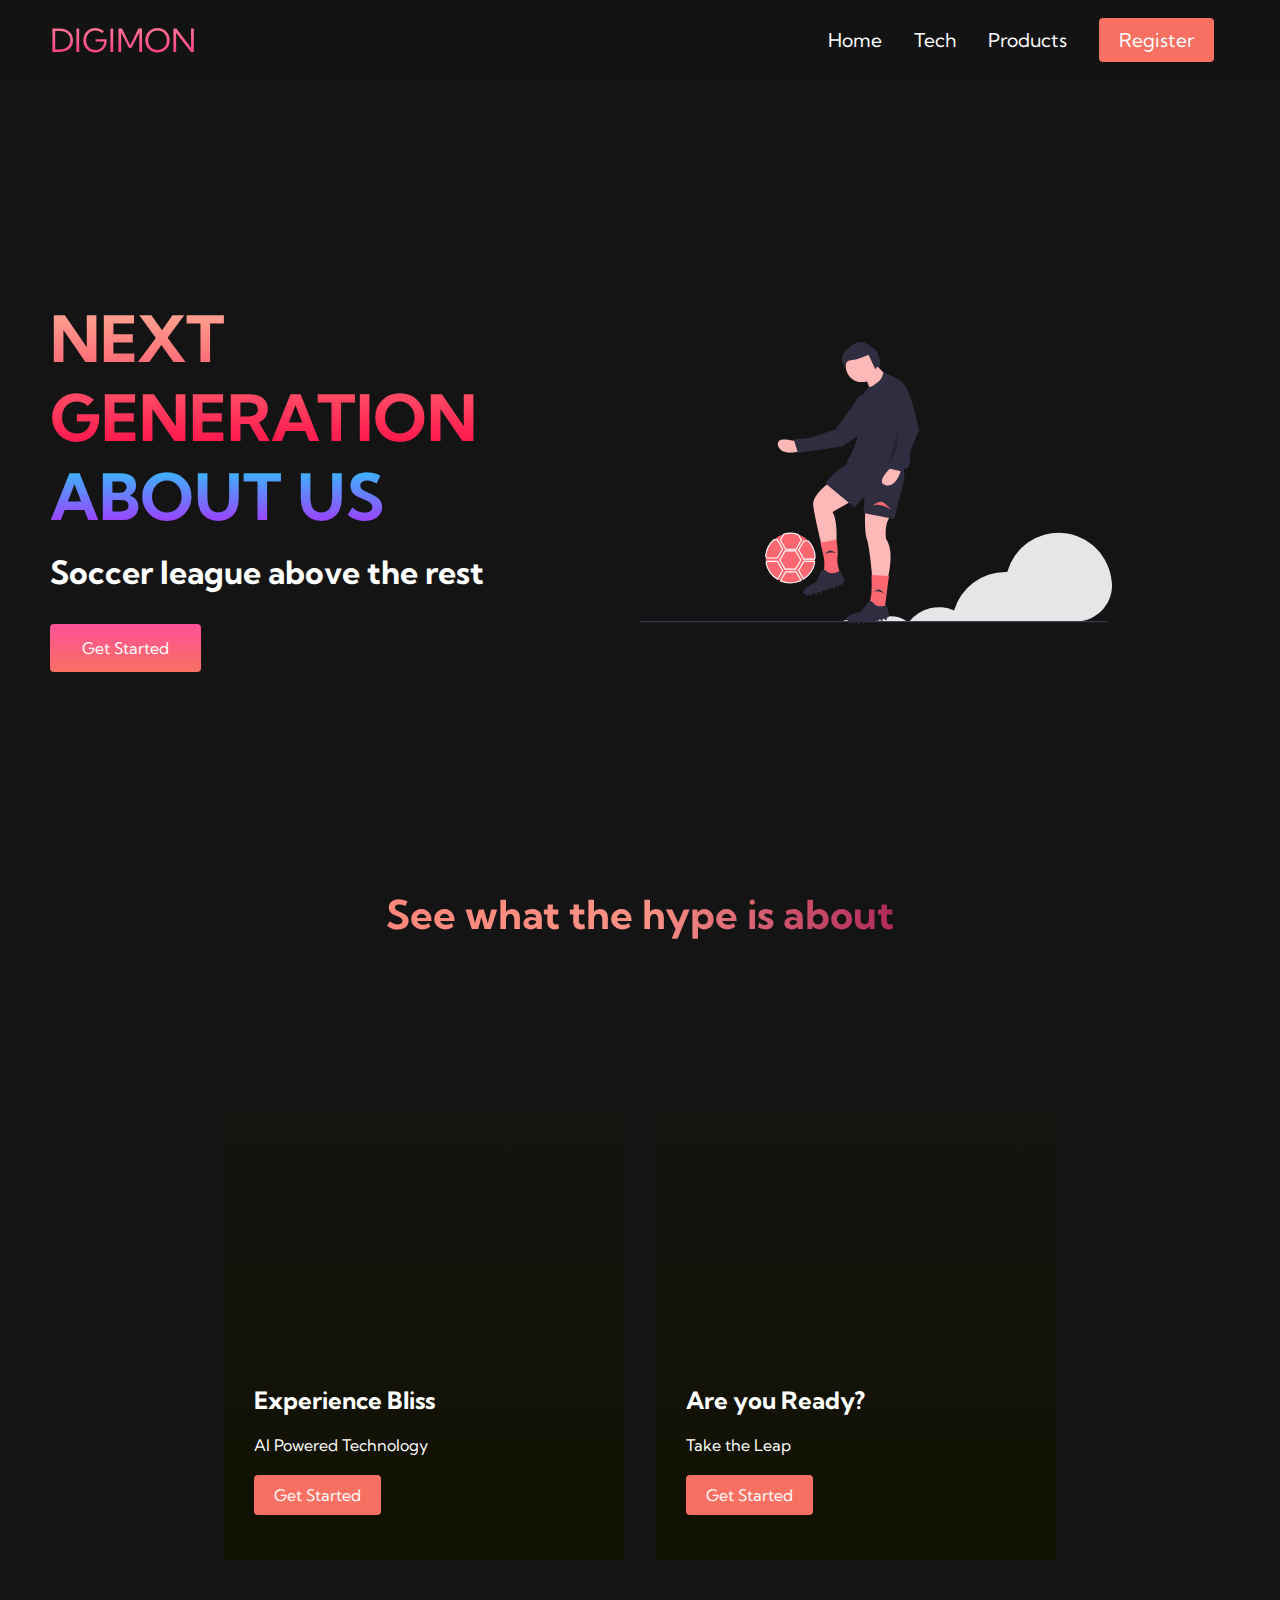
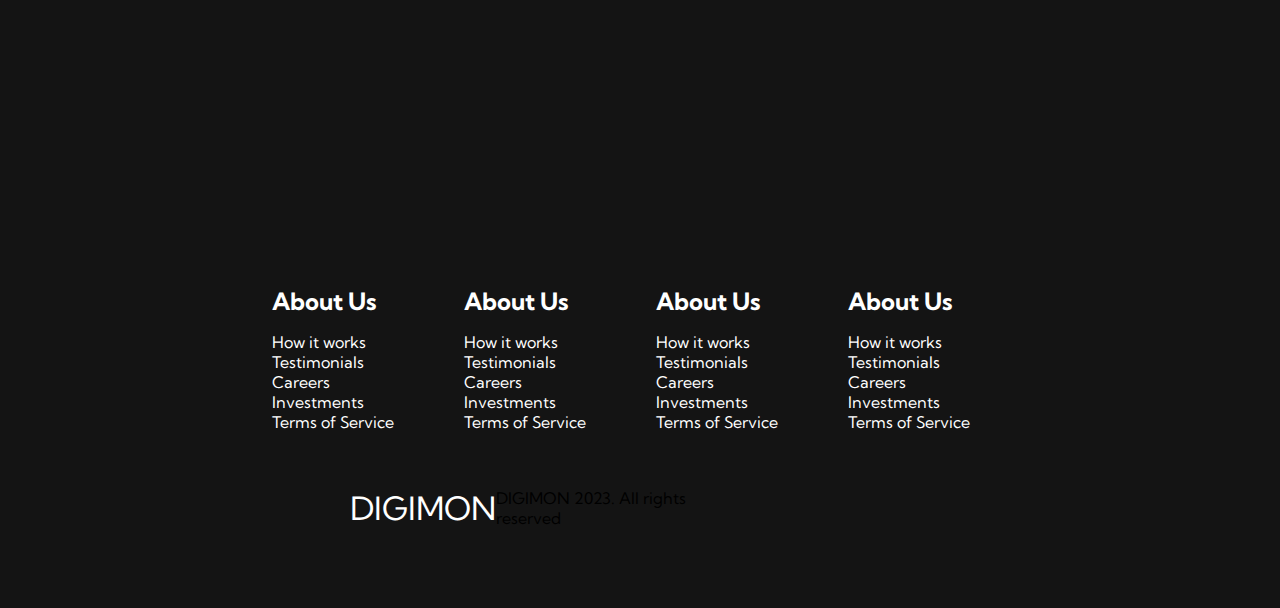
==== index.html @ 7f056cd0 "html css javascript code" ====
<!DOCTYPE html>
<html lang="en">
  <head>
    <meta charset="UTF-8" />
    <meta http-equiv="X-UA-Compatible" content="IE=edge" />
    <meta name="viewport" content="width=device-width, initial-scale=1.0" />
    <title>Digimon National Soccer Team</title>
    <link rel="stylesheet" href="styles.css" />
    <link
      rel="stylesheet"
      href="https://cdnjs.cloudflare.com/ajax/libs/font-awesome/6.4.0/css/all.min.css"
      integrity="sha512-iecdLmaskl7CVkqkXNQ/ZH/XLlvWZOJyj7Yy7tcenmpD1ypASozpmT/E0iPtmFIB46ZmdtAc9eNBvH0H/ZpiBw=="
      crossorigin="anonymous"
      referrerpolicy="no-referrer"
    />
    <link rel="preconnect" href="https://fonts.googleapis.com" />
    <link rel="preconnect" href="https://fonts.gstatic.com" crossorigin />
    <link
      href="https://fonts.googleapis.com/css2?family=Kumbh+Sans:wght@400;700&display=swap"
      rel="stylesheet"
    />
  </head>

  <body>
    <!-- Navbar Section -->
    <nav class="navbar">
      <div class="navbar__container">
        <a href="/" id="navbar__logo"
          ><i class="fa-solid fa-dragon"></i>DIGIMON</a
        >
        <div class="navbar__toggle" id="mobile-menu">
          <span class="bar"></span>
          <span class="bar"></span>
          <span class="bar"></span>
        </div>
        <ul class="navbar__menu">
          <li class="navbar__item">
            <a href="/" class="navbar__links">Home</a>
          </li>
          <li class="navbar__item">
            <a href="/tech.html" class="navbar__links">Tech</a>
          </li>
          <li class="navbar__item">
            <a href="/" class="navbar__links">Products</a>
          </li>
          <li class="navbar__btn">
            <a href="/" class="button">Register</a>
          </li>
        </ul>
      </div>
    </nav>

    <!-- Hero Section -->
    <div class="main">
      <div class="main__container">
        <div class="main__content">
          <h1>NEXT GENERATION</h1>
          <h2>ABOUT US</h2>
          <p>Soccer league above the rest</p>
          <button class="main__btn"><a href="/">Get Started</a></button>
        </div>
        <div class="main_img--container">
          <img src="images/pic1.svg" alt="pic" id="main__img" />
        </div>
      </div>
    </div>
    <!-- Services Section -->
    <div class="services">
      <h1>See what the hype is about</h1>
      <div class="services__container">
        <div class="services__card">
          <h2>Experience Bliss</h2>
          <p>AI Powered Technology</p>
          <button>Get Started</button>
        </div>
        <div class="services__card">
          <h2>Are you Ready?</h2>
          <p>Take the Leap</p>
          <button>Get Started</button>
        </div>
      </div>
    </div>
    <!-- Footer Section -->
    <div class="footer__container">
      <div class="footer__links">
        <div class="footer__link--wrapper">
          <div class="footer__link--items">
            <h2>About Us</h2>
            <a href="/">How it works</a>
            <a href="/">Testimonials</a>
            <a href="/">Careers</a>
            <a href="/">Investments</a>
            <a href="/">Terms of Service</a>
          </div>
          <div class="footer__link--items">
            <h2>About Us</h2>
            <a href="/">How it works</a>
            <a href="/">Testimonials</a>
            <a href="/">Careers</a>
            <a href="/">Investments</a>
            <a href="/">Terms of Service</a>
          </div>
        </div>
        <div class="footer__link--wrapper">
          <div class="footer__link--items">
            <h2>About Us</h2>
            <a href="/">How it works</a>
            <a href="/">Testimonials</a>
            <a href="/">Careers</a>
            <a href="/">Investments</a>
            <a href="/">Terms of Service</a>
          </div>
          <div class="footer__link--items">
            <h2>About Us</h2>
            <a href="/">How it works</a>
            <a href="/">Testimonials</a>
            <a href="/">Careers</a>
            <a href="/">Investments</a>
            <a href="/">Terms of Service</a>
          </div>
        </div>
      </div>
      <div class="social__media">
        <div class="social__media--wrap">
          <div class="footer__logo">
            <a href="/" id="footer__logo"
              ><i class="fas fa-dragon"></i>DIGIMON</a>
          </div>
          <p class="website__right">DIGIMON 2023. All rights reserved</p>
          <div class="social__icons">
           <a href="/" class="social__icon--link" target="_blank">
            <i class="fab fa-facebook"></i>
           </a>
            <a href="/" class="social__icon--link" target="_blank">
            <i class="fab fa-twitter"></i>
           </a>
            <a href="/" class="social__icon--link" target="_blank">
            <i class="fab fa-linkedin"></i>
           </a>
           <a href="/" class="social__icon--link" target="_blank">
            <i class="fab fa-youtube"></i>
           </a>
           
          </div>
        </div>
      </div>
    </div>
    <script src="app.js"></script>
  </body>
</html>
---- styles.css ----
* {
  box-sizing: border-box;
  margin: 0;
  padding: 0;
  font-family: "Kumbh Sans", sans-serif;
}

.navbar {
  background: #131313;
  height: 80px;
  display: flex;
  justify-content: center;
  align-items: center;
  font-size: 1.2rem;
  position: sticky;
  top: 0;
  z-index: 999;
}

.navbar__container {
  display: flex;
  justify-content: space-between;
  height: 80px;
  z-index: 1;
  width: 100%;
  max-width: 1300px;
  margin: 0 auto;
  padding: 0 50px;
}

#navbar__logo {
  background-color: #ff8177;
  background-image: linear-gradient(to top, #ff0884 0%, #ffb199 100%);
  background-size: 100%;
  background-size: 100%;
  -webkit-background-clip: text;
  -moz-bacground-clip: text;
  -webkit-text-fill-color: transparent;
  -moz-text-fill-color: transparent;
  display: flex;
  align-items: center;
  cursor: pointer;
  text-decoration: none;
  font-size: 2rem;
}

.fa-gem {
  margin-right: 0.5rem;
}

.navbar__menu {
  display: flex;
  align-items: center;
  list-style: none;
  text-align: center;
}

.navbar__item {
  height: 80px;
}

.navbar__links {
  color: #fff;
  display: flex;
  align-items: center;
  justify-content: center;
  text-decoration: none;
  padding: 0 1rem;
  height: 100%;
}

.navbar__btn {
  display: flex;
  justify-content: center;
  align-items: center;
  padding: 0 1rem;
  width: 100%;
}

.button {
  display: flex;
  justify-content: center;
  align-items: center;
  text-decoration: none;
  padding: 10px 20px;
  height: 100%;
  width: 100%;
  border: none;
  outline: none;
  border-radius: 4px;
  background: #f77062;
  color: #fff;
}

.button:hover {
  background: #4837ff;
  transition: all 0.3s ease;
}

.navbar__links:hover {
  color: #f77062;
  transition: all 0.3s ease;
}

@media screen and (max-width: 960px) {
  .navbar__container {
    display: flex;
    justify-content: space-between;
    height: 80px;
    z-index: 1;
    width: 100%;
    max-width: 1300px;
    padding: 0;
  }

  .navbar__menu {
    display: grid;
    grid-template-columns: auto;
    margin: 0;
    width: 100%;
    position: absolute;
    top: -1000px;
    opacity: 0;
    transition: all 0.5s ease;
    height: 50vh;
    z-index: -1;
    /* background: #131313; */
  }

  .navbar__menu.active {
    background: #131313;
    top: 100%;
    opacity: 1;
    transition: all 0.5s ease;
    z-index: 99;
    height: 50vh;
    font-size: 1.6rem;
  }

  #navbar__logo {
    padding-left: 25px;
  }

  .navbar__toggle .bar {
    width: 25px;
    height: 3px;
    margin: 5px auto;
    transition: all 0.3s ease-in-out;
    background: #fff;
  }

  .navbar__item {
    width: 100%;
  }

  .navbar__links {
    text-align: center;
    padding: 2rem;
    width: 100%;
    display: table;
  }

  #mobile-menu {
    position: absolute;
    top: 20%;
    right: 5%;
    transform: translate(5%, 20%);
  }

  .navbar__btn {
    padding-bottom: 2rem;
  }

  .button {
    display: flex;
    justify-content: center;
    align-items: center;
    width: 80%;
    height: 80px;
    margin: 0;
  }

  .navbar__toggle .bar {
    display: block;
    cursor: pointer;
  }

  #mobile-menu.is-active.bar:nth-child(2) {
    opacity: 0;
  }
  #mobile-menu.is-active.bar:nth-child(1) {
    transform: translateY(8px) rotate(45deg);
  }
  #mobile-menu.is-active.bar:nth-child(1) {
    transform: translateY(-8px) rotate(-45deg);
  }
}

/* Hero Section CSS */
.main {
  background-color: #141414;
}

.main__container {
  display: grid;
  grid-template-columns: 1fr 1fr;
  align-items: center;
  justify-self: center;
  margin: 0 auto;
  height: 90vh;
  background-color: #141414;
  z-index: 1;
  width: 100%;
  max-width: 1300px;
  padding: 0 50px;
}

.main__content h1 {
  font-size: 4rem;
  background-color: #ff8177;
  background-image: linear-gradient(to top, #ff0844 0%, #ffb199 100%);
  background-size: 100%;
  -webkit-background-clip: text;
  -moz-background-clip: text;
  -webkit-text-fill-color: transparent;
  -moz-text-fill-color: transparent;
}

.main__content h2 {
  font-size: 4rem;
  background-color: #ff8177;
  background-image: linear-gradient(to top, #b721ff 0%, #21d4fd 100%);
  background-size: 100%;
  -webkit-background-clip: text;
  -moz-background-clip: text;
  -webkit-text-fill-color: transparent;
  -moz-text-fill-color: transparent;
}

.main__content p {
  margin-top: 1rem;
  font-size: 2rem;
  font-weight: 700;
  color: #fff;
}

.main__btn {
  font-size: 1rem;
  background-image: linear-gradient(to top, #f77062 0%, #fe5196 100%);
  padding: 14px 32px;
  border: none;
  border-radius: 4px;
  color: #fff;
  margin-top: 2rem;
  cursor: pointer;
  position: relative;
  transition: all 0.35s;
  outline: none;
}

.main__btn a {
  position: relative;
  z-index: 2;
  color: #fff;
  text-decoration: none;
}

.main__btn:after {
  position: absolute;
  content: "";
  top: 0;
  left: 0;
  width: 0;
  height: 100%;
  background: #4837ff;
  transition: all 0.35s;
  border-radius: 4px;
}

.main__btn:hover {
  color: #fff;
}

.main__btn:hover:after {
  width: 100%;
}

.main__img--container {
  text-align: center;
}

#main__img {
  height: 80%;
  width: 80%;
}

/* Mobile Responsive */
@media screen and (max-width: 768px) {
  .main__container {
    display: grid;
    grid-template-columns: auto;
    align-items: center;
    justify-self: center;
    width: 100%;
    margin: 0 auto;
    height: 90vh;
  }

  .main__content {
    text-align: center;
    margin-bottom: 4rem;
  }

  .main__content h1 {
    font-size: 2.5rem;
    margin-top: 2rem;
  }

  .main__content h2 {
    font-size: 3rem;
  }
  .main__content p {
    margin-top: 1rem;
    font-size: 1.5rem;
  }
}

@media screen and (max-width: 480px) {
  .main__content h1 {
    font-size: 2rem;
    margin-top: 3rem;
  }

  .main__content h2 {
    font-size: 2rem;
  }
  .main__content p {
    margin-top: 2rem;
    font-size: 1.5rem;
  }

  .main__btn {
    padding: 12px 36px;
    margin: 2.5rem 0;
  }
}

/* Services Section CSS */

.services {
  background: #141414;
  display: flex;
  flex-direction: column;
  align-items: center;
  height: 100vh;
}

.services h1 {
  background-color: #ff8177;
  background-image: linear-gradient(
    to right,
    #ff8177 0%,
    #ff867a 0%,
    #ff8c7f 21%,
    #f99185 52%,
    #cf556c 78%,
    #b12a5b 100%
  );
  background-size: 100%;
  margin-bottom: 5rem;
  font-size: 2.5rem;
  -webkit-background-clip: text;
  -moz-background-clip: text;
  -webkit-text-fill-color: transparent;
  -moz-text-fill-color: transparent;
}

.services__container {
  display: flex;
  justify-content: center;
  flex-wrap: wrap;
}

.services__card {
  margin: 1rem;
  height: 525px;
  width: 400px;
  border-radius: 4px;
  background-image: linear-gradient(
      to bottom,
      rgba(0, 0, 0, 0) 0%,
      rgba(17, 17, 0.6) 100%
    ),
    url("/images/pic2.jpg");
  background-size: cover;
  position: relative;
  color: #fff;
}

.services__card:nth-child(2) {
  background-image: linear-gradient(
      to bottom,
      rgba(0, 0, 0, 0) 0%,
      rgba(17, 17, 0.6) 100%
    ),
    url("/images/pic3.jpg");
}

.services h2 {
  position: absolute;
  top: 350px;
  left: 30px;
}

.services__card p {
  position: absolute;
  top: 400px;
  left: 30px;
}

.services__card button {
  color: #fff;
  padding: 10px 20px;
  border: none;
  outline: none;
  border-radius: 4px;
  background: #f77062;
  position: absolute;
  top: 440px;
  left: 30px;
  font-size: 1rem;
  cursor: pointer;
}

.services__card:hover {
  transform: scale(1.075);
  transition: 0.2s ease-in;
  cursor: pointer;
}

@media screen and (max-width: 960px) {
  .services {
    height: 1600px;
  }

  .services h1 {
    font-size: 2rem;
    margin-top: 12rem;
  }
}

@media screen and (max-width: 480px) {
  .services {
    height: 1400px;
  }

  .services h1 {
    font-size: 1.2rem;
  }

  .services__card {
    width: 300px;
  }
}

/* Footer CSS */
.footer__container {
  background-color: #141414;
  padding: 5rem 0;
  display: flex;
  flex-direction: column;
  justify-content: center;
  align-items: center;
}

#footer__logo {
  color: #fff;
  display: flex;
  align-items: center;
  cursor: pointer;
  text-decoration: none;
  font-size: 2rem;
}

.footer__links {
  width: 100%;
  max-width: 1000px;
  display: flex;
  justify-content: center;
}

.footer__link--wrapper {
  display: flex;
}

.footer__link--items {
  display: flex;
  flex-direction: column;
  align-items: flex-start;
  margin: 16px;
  text-align: left;
  width: 160px;
  box-sizing: border-box;
}

.footer__link--items h2 {
  margin-bottom: 16px;
}

.footer__link--items > h2 {
  color: #fff;
}

.footer__link--items a {
  color: #fff;
  text-decoration: none;
  margin-bottom: 0.5 rem;
}

.footer__link--items a:hover {
  color: #e9e9e9;
  transition: 0.3s ease-out;
}

/* Social Icons */
.social__icon--link {
  color: #fff;
  font-size: 24px;
}

.social_media {
  max-width: 1000px;
  width: 100%;
}

.social__media--wrap {
  display: flex;
  justify-content: space-between;
  align-items: center;
  width: 90%;
  max-width: 1000px;
  margin: 40px auto 0 auto;
}

.social__icons {
  display: flex;
  justify-content: space-between;
  align-items: center;
  width: 240px;
}

.social__logo {
  color: #fff;
  justify-content: flex-start;
  margin-left: 20px;
  cursor: pointer;
  text-decoration: none;
  font-size: 2rem;
  display: flex;
  align-items: center;
  margin-bottom: 16px;
}
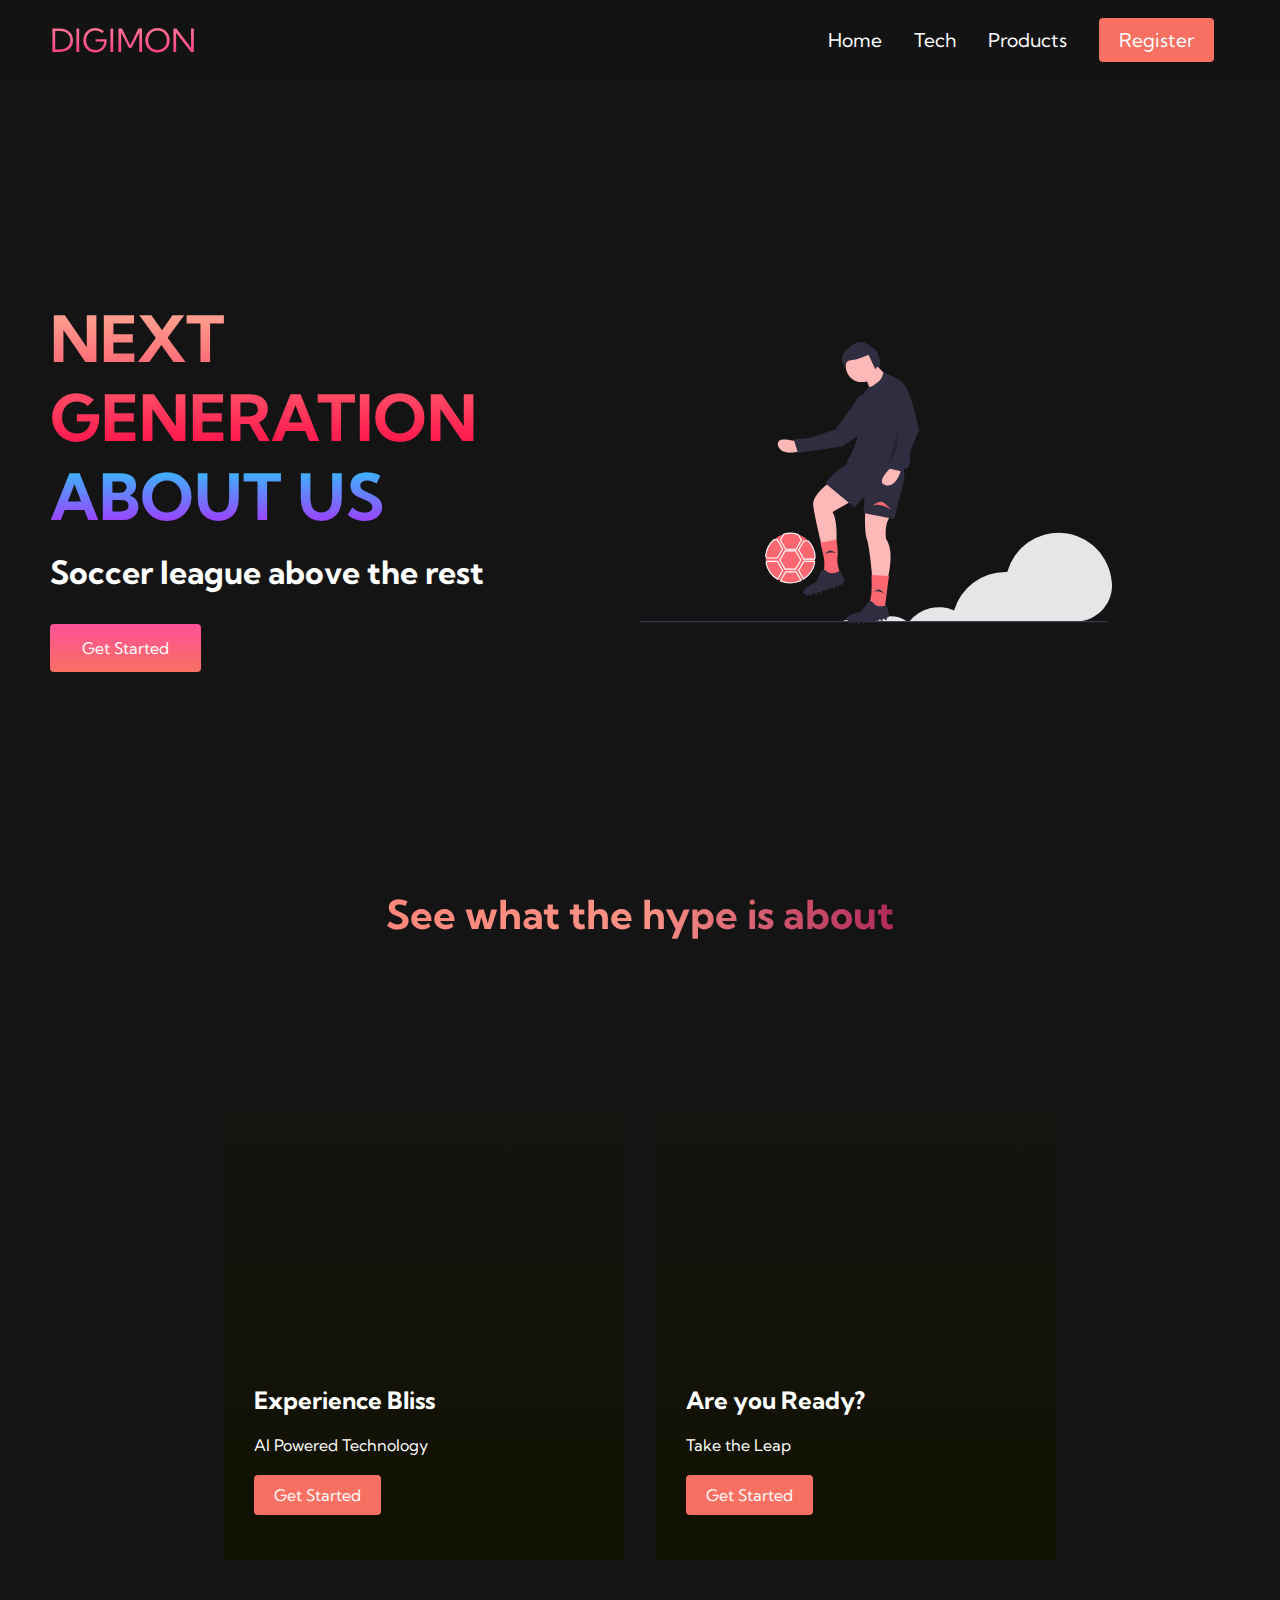
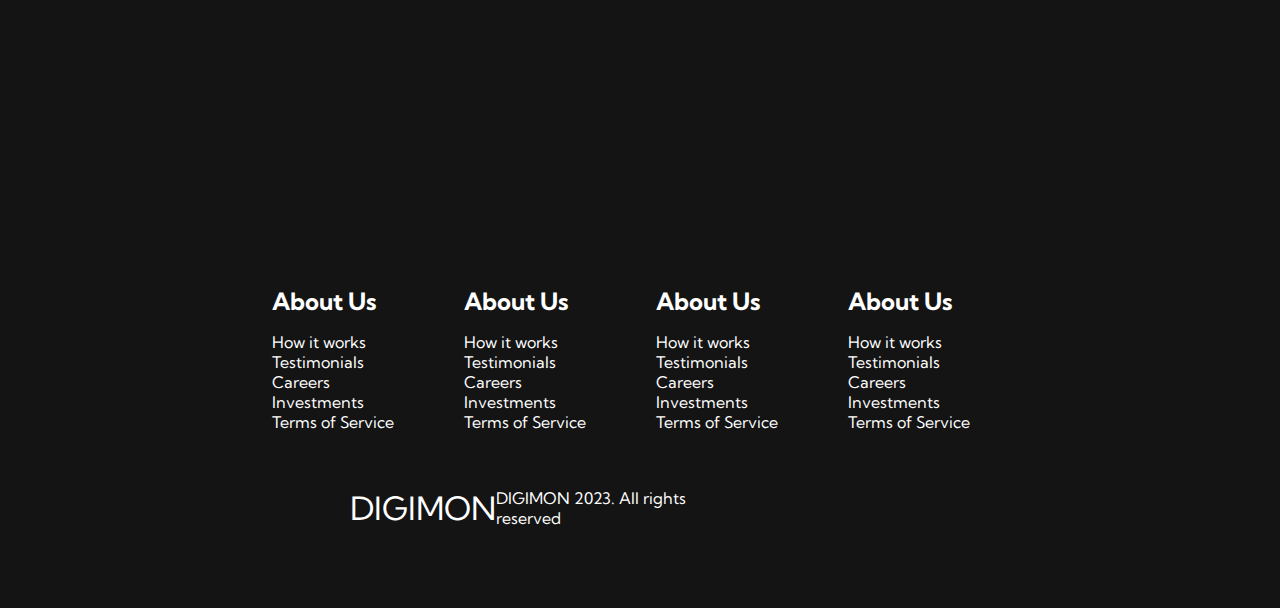
==== commit faa5c284: "adjusted footer to be responsive added tech page template" ====
--- a/index.html
+++ b/index.html
@@ -100,8 +100,6 @@
             <a href="/">Investments</a>
             <a href="/">Terms of Service</a>
           </div>
-        </div>
-        <div class="footer__link--wrapper">
           <div class="footer__link--items">
             <h2>About Us</h2>
             <a href="/">How it works</a>
@@ -126,7 +124,7 @@
             <a href="/" id="footer__logo"
               ><i class="fas fa-dragon"></i>DIGIMON</a>
           </div>
-          <p class="website__right">DIGIMON 2023. All rights reserved</p>
+          <p class="website__rights">DIGIMON 2023. All rights reserved</p>
           <div class="social__icons">
            <a href="/" class="social__icon--link" target="_blank">
             <i class="fab fa-facebook"></i>
@@ -140,7 +138,6 @@
            <a href="/" class="social__icon--link" target="_blank">
             <i class="fab fa-youtube"></i>
            </a>
-           
           </div>
         </div>
       </div>
--- a/styles.css
+++ b/styles.css
@@ -560,3 +560,37 @@
   align-items: center;
   margin-bottom: 16px;
 }
+
+.website__rights {
+  color: #fff;
+}
+
+@media screen and (max-width: 820px) {
+  .footer__links {
+    padding-top: 2rem;
+  }
+
+  #footer__logo {
+    margin-bottom: 2rem;
+  }
+
+  .website__rights {
+    margin-bottom: 2rem;
+  }
+
+  .footer__link--wrapper {
+    flex-direction: column;
+  }
+
+  .social__media--wrap {
+    flex-direction:column;
+  }
+}
+
+@media screen and (max-width: 480px) {
+  .footer__link--items {
+    margin: 0;
+    padding: 10px;
+    width: 100%;
+  }
+}
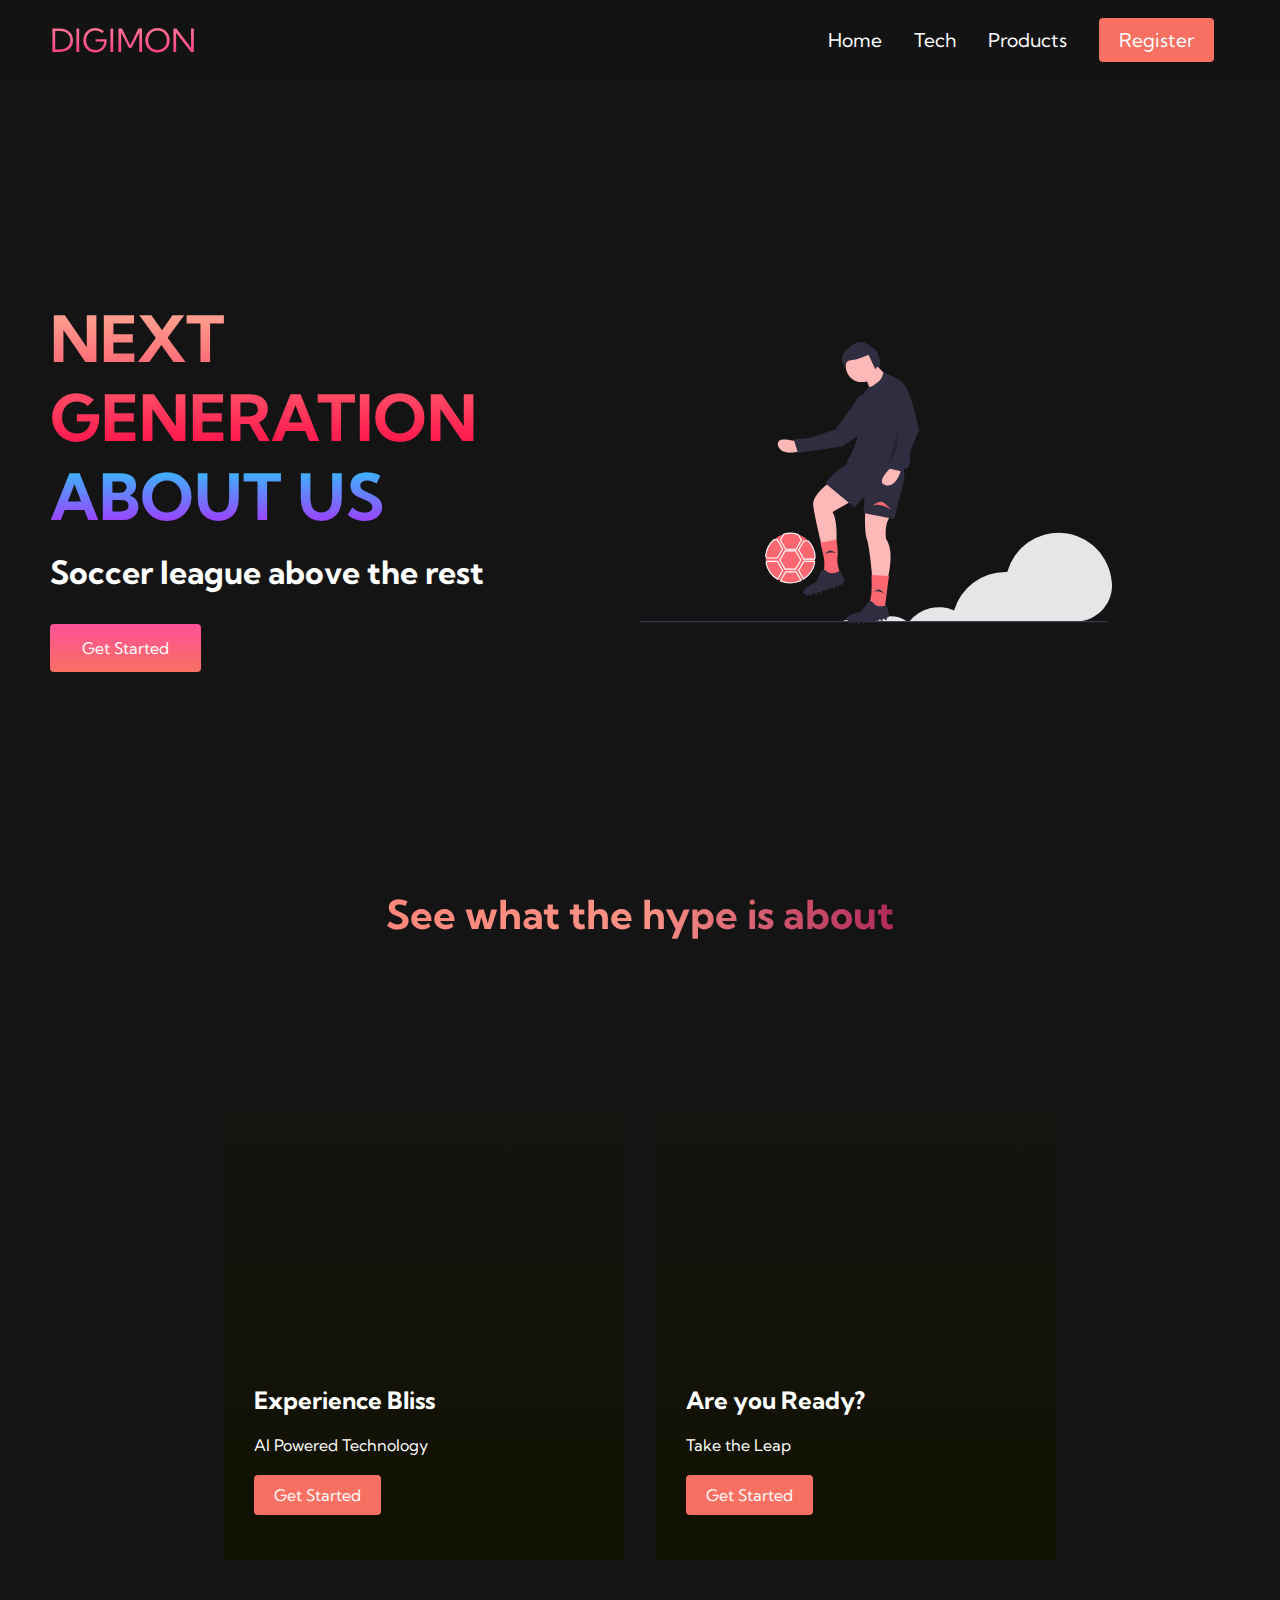
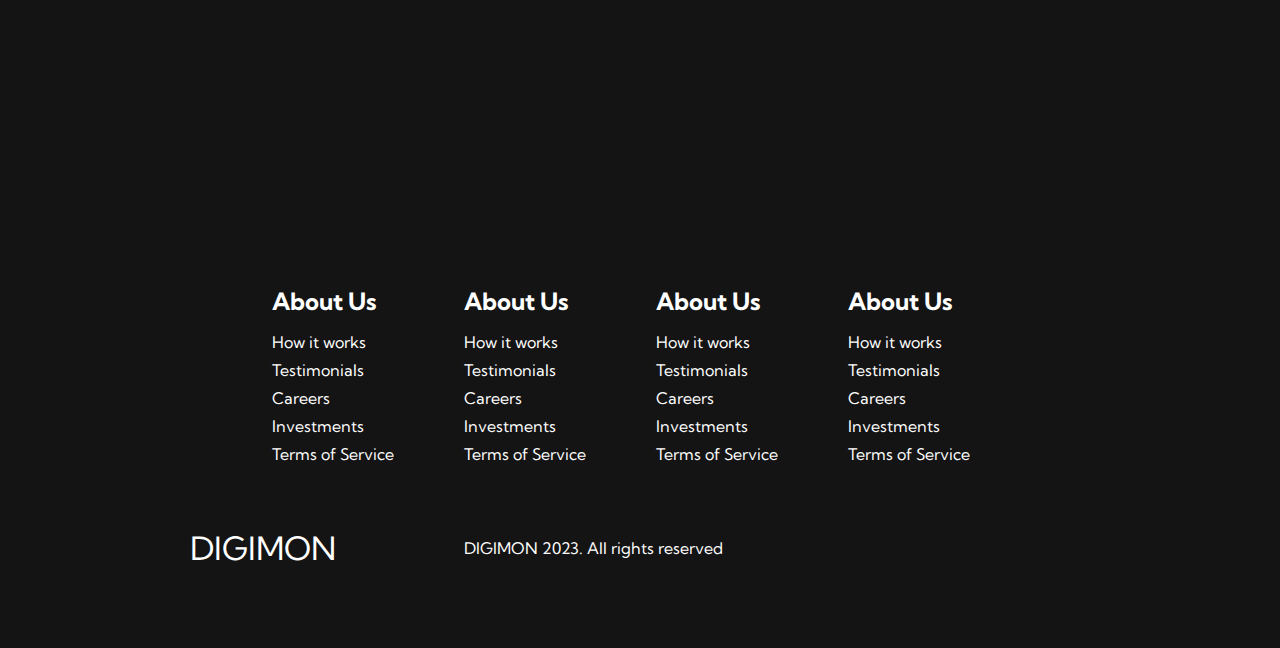
==== commit 12e46e60: "fixed footer spacing between logo and website rights" ====
--- a/index.html
+++ b/index.html
@@ -100,6 +100,8 @@
             <a href="/">Investments</a>
             <a href="/">Terms of Service</a>
           </div>
+        </div>
+        <div class="footer__link--wrapper">
           <div class="footer__link--items">
             <h2>About Us</h2>
             <a href="/">How it works</a>
@@ -122,22 +124,23 @@
         <div class="social__media--wrap">
           <div class="footer__logo">
             <a href="/" id="footer__logo"
-              ><i class="fas fa-dragon"></i>DIGIMON</a>
+              ><i class="fas fa-dragon"></i>DIGIMON</a
+            >
           </div>
           <p class="website__rights">DIGIMON 2023. All rights reserved</p>
           <div class="social__icons">
-           <a href="/" class="social__icon--link" target="_blank">
-            <i class="fab fa-facebook"></i>
-           </a>
             <a href="/" class="social__icon--link" target="_blank">
-            <i class="fab fa-twitter"></i>
-           </a>
+              <i class="fab fa-facebook"></i>
+            </a>
             <a href="/" class="social__icon--link" target="_blank">
-            <i class="fab fa-linkedin"></i>
-           </a>
-           <a href="/" class="social__icon--link" target="_blank">
-            <i class="fab fa-youtube"></i>
-           </a>
+              <i class="fab fa-twitter"></i>
+            </a>
+            <a href="/" class="social__icon--link" target="_blank">
+              <i class="fab fa-linkedin"></i>
+            </a>
+            <a href="/" class="social__icon--link" target="_blank">
+              <i class="fab fa-youtube"></i>
+            </a>
           </div>
         </div>
       </div>
--- a/styles.css
+++ b/styles.css
@@ -514,7 +514,7 @@
 .footer__link--items a {
   color: #fff;
   text-decoration: none;
-  margin-bottom: 0.5 rem;
+  margin-bottom: 0.5rem;
 }
 
 .footer__link--items a:hover {
@@ -528,7 +528,7 @@
   font-size: 24px;
 }
 
-.social_media {
+.social__media {
   max-width: 1000px;
   width: 100%;
 }
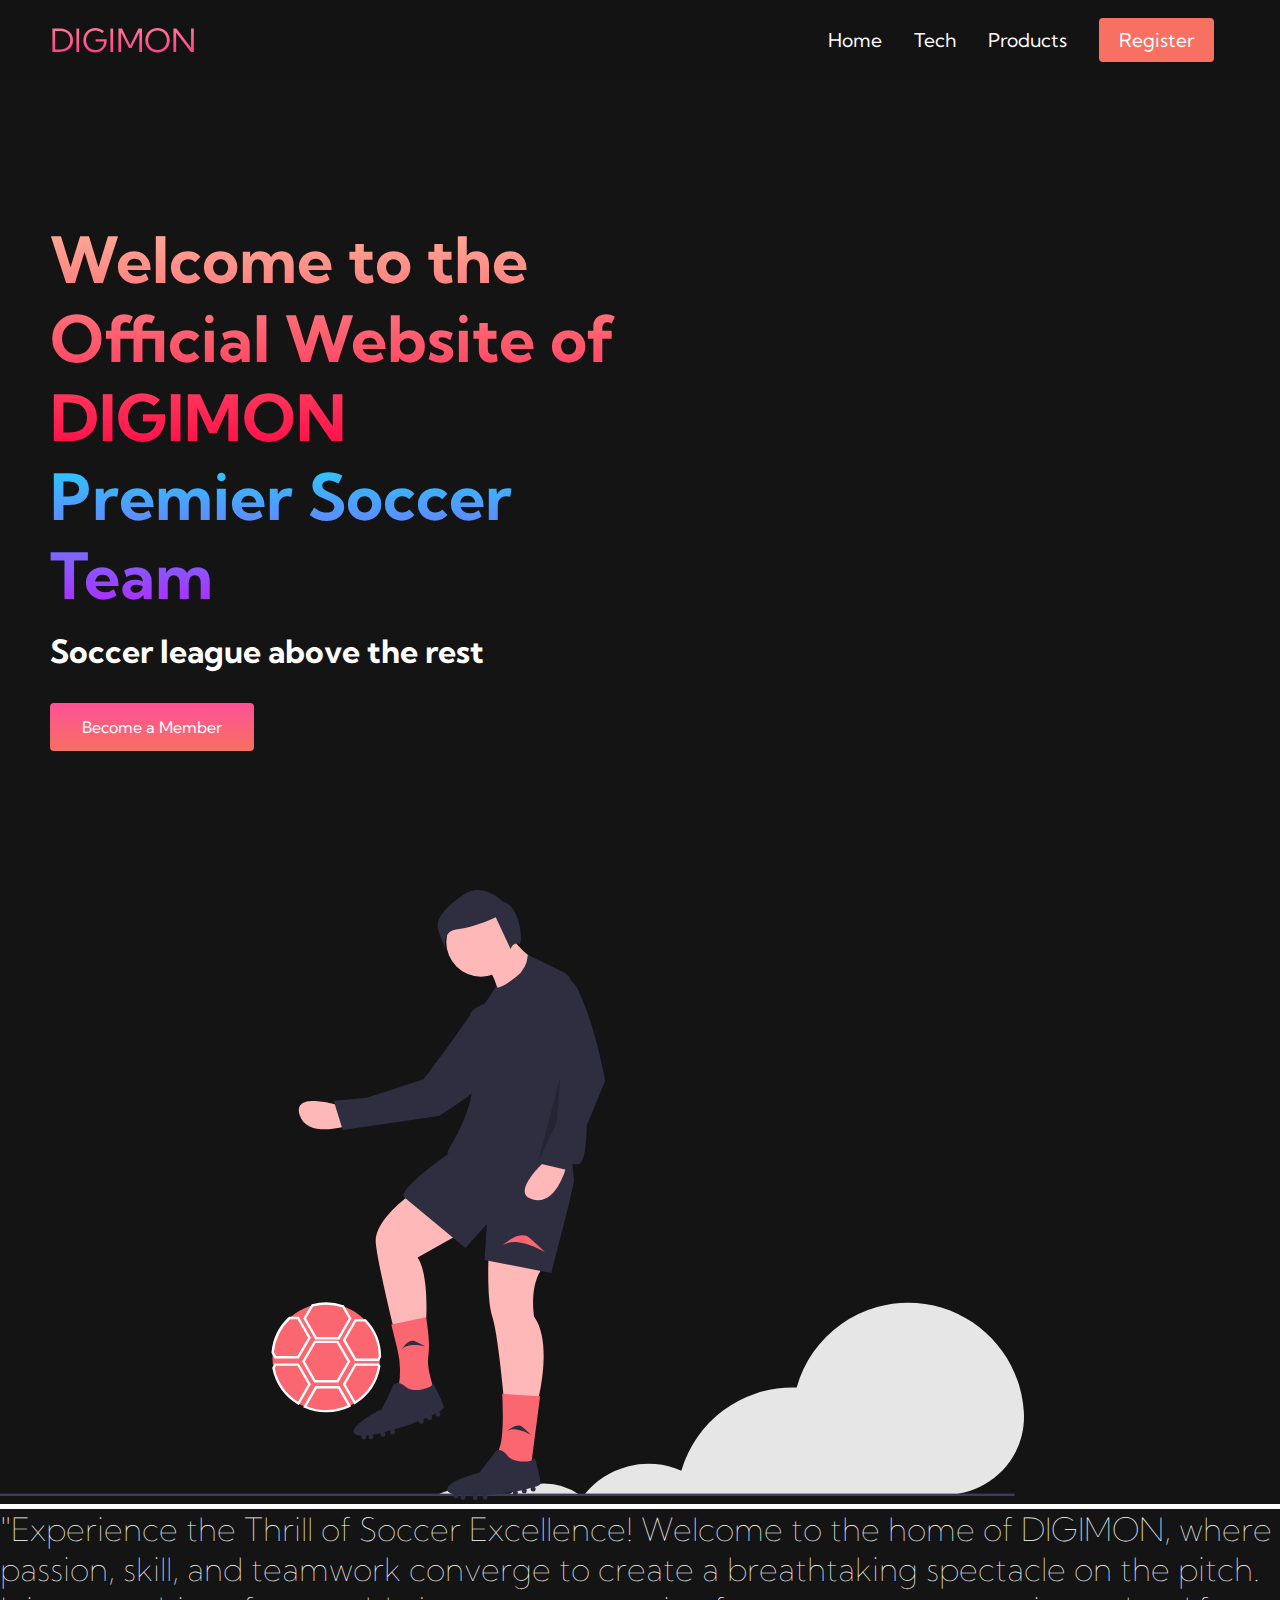
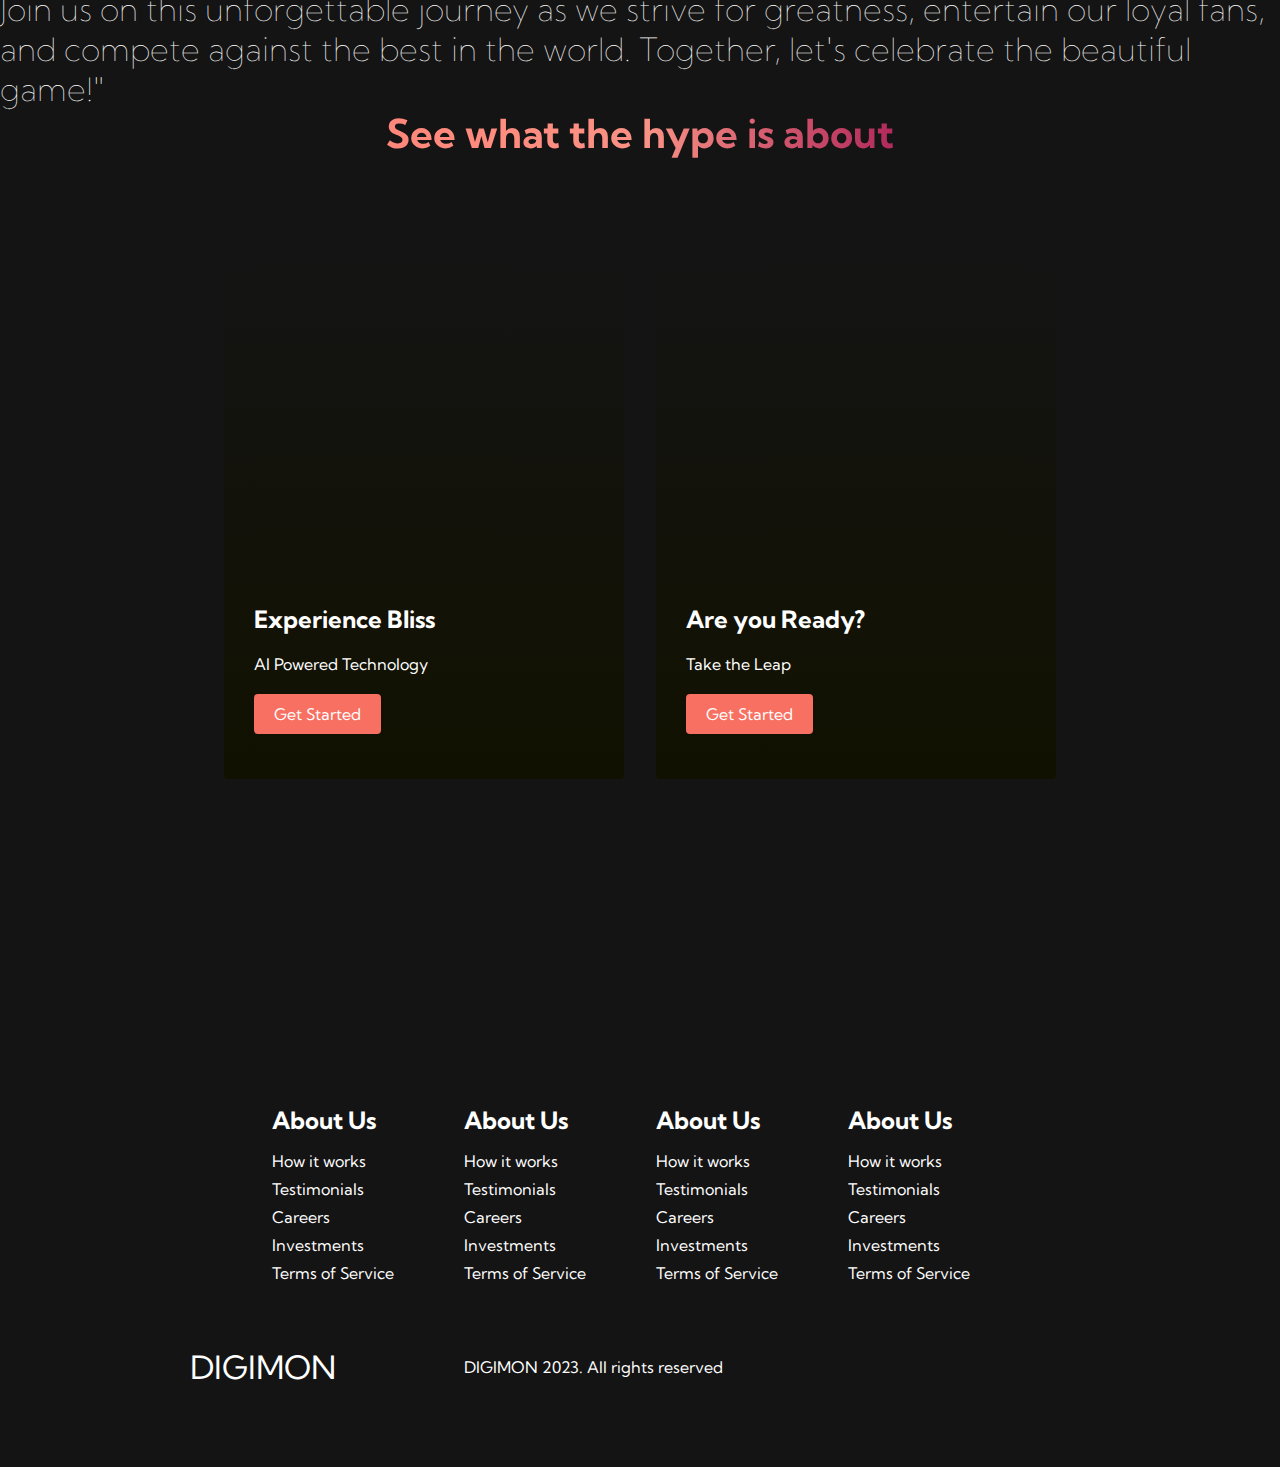
==== commit 0c38aea2: "welcome message and div" ====
--- a/index.html
+++ b/index.html
@@ -54,14 +54,20 @@
     <div class="main">
       <div class="main__container">
         <div class="main__content">
-          <h1>NEXT GENERATION</h1>
-          <h2>ABOUT US</h2>
+          <h1>Welcome to the Official Website of DIGIMON</h1>
+          <h2>Premier Soccer Team</h2>
           <p>Soccer league above the rest</p>
-          <button class="main__btn"><a href="/">Get Started</a></button>
+          <button class="main__btn"><a href="/">Become a Member</a></button>
+        </div>
         </div>
         <div class="main_img--container">
           <img src="images/pic1.svg" alt="pic" id="main__img" />
         </div>
+      </div>
+    </div>
+    <div class="welcome">
+      <div class="welcome__container">
+        <p>"Experience the Thrill of Soccer Excellence! Welcome to the home of DIGIMON, where passion, skill, and teamwork converge to create a breathtaking spectacle on the pitch. Join us on this unforgettable journey as we strive for greatness, entertain our loyal fans, and compete against the best in the world. Together, let's celebrate the beautiful game!"</p>
       </div>
     </div>
     <!-- Services Section -->
--- a/styles.css
+++ b/styles.css
@@ -293,6 +293,19 @@
   height: 80%;
   width: 80%;
 }
+
+.welcome {
+  background-color: #141414;
+}
+.welcome__container p {
+  margin-top: 0.3rem;
+  font-size: 2rem;
+  font-weight: 10;
+  color: #fff;
+}
+
+
+
 
 /* Mobile Responsive */
 @media screen and (max-width: 768px) {
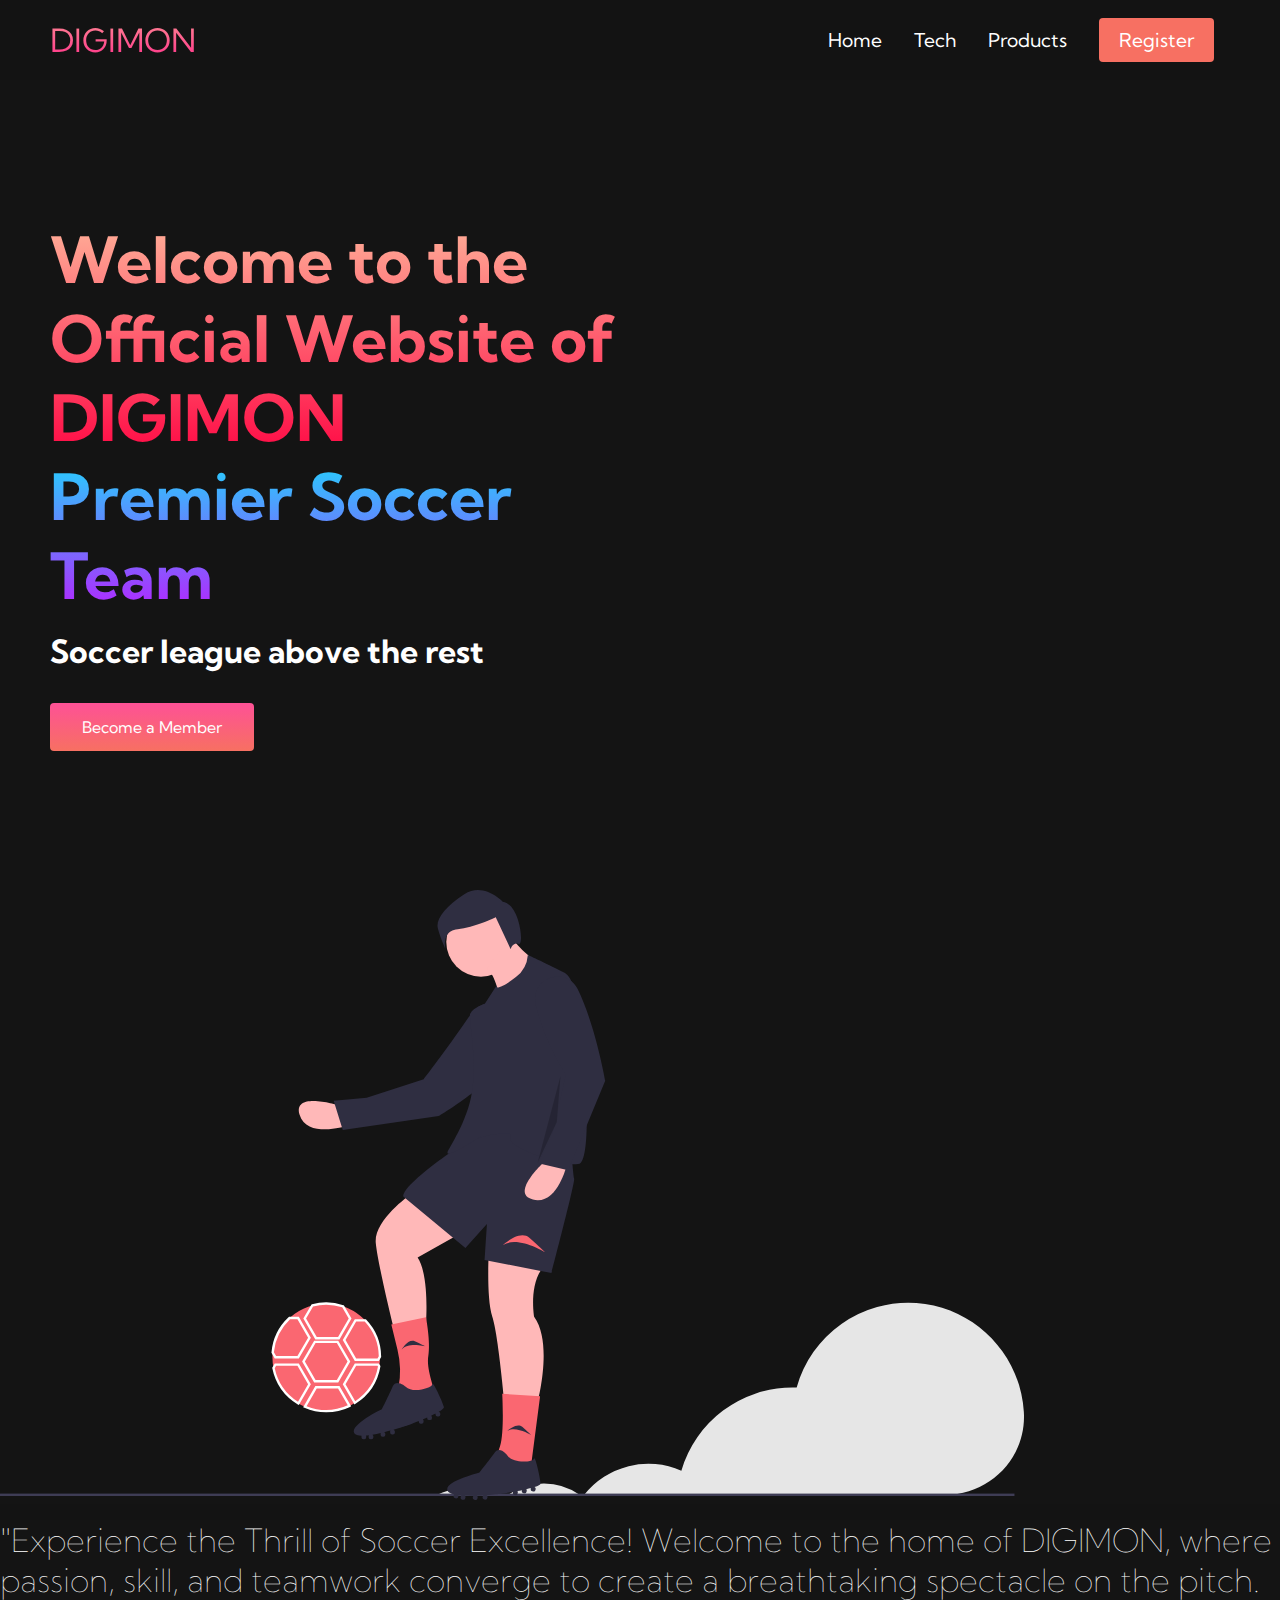
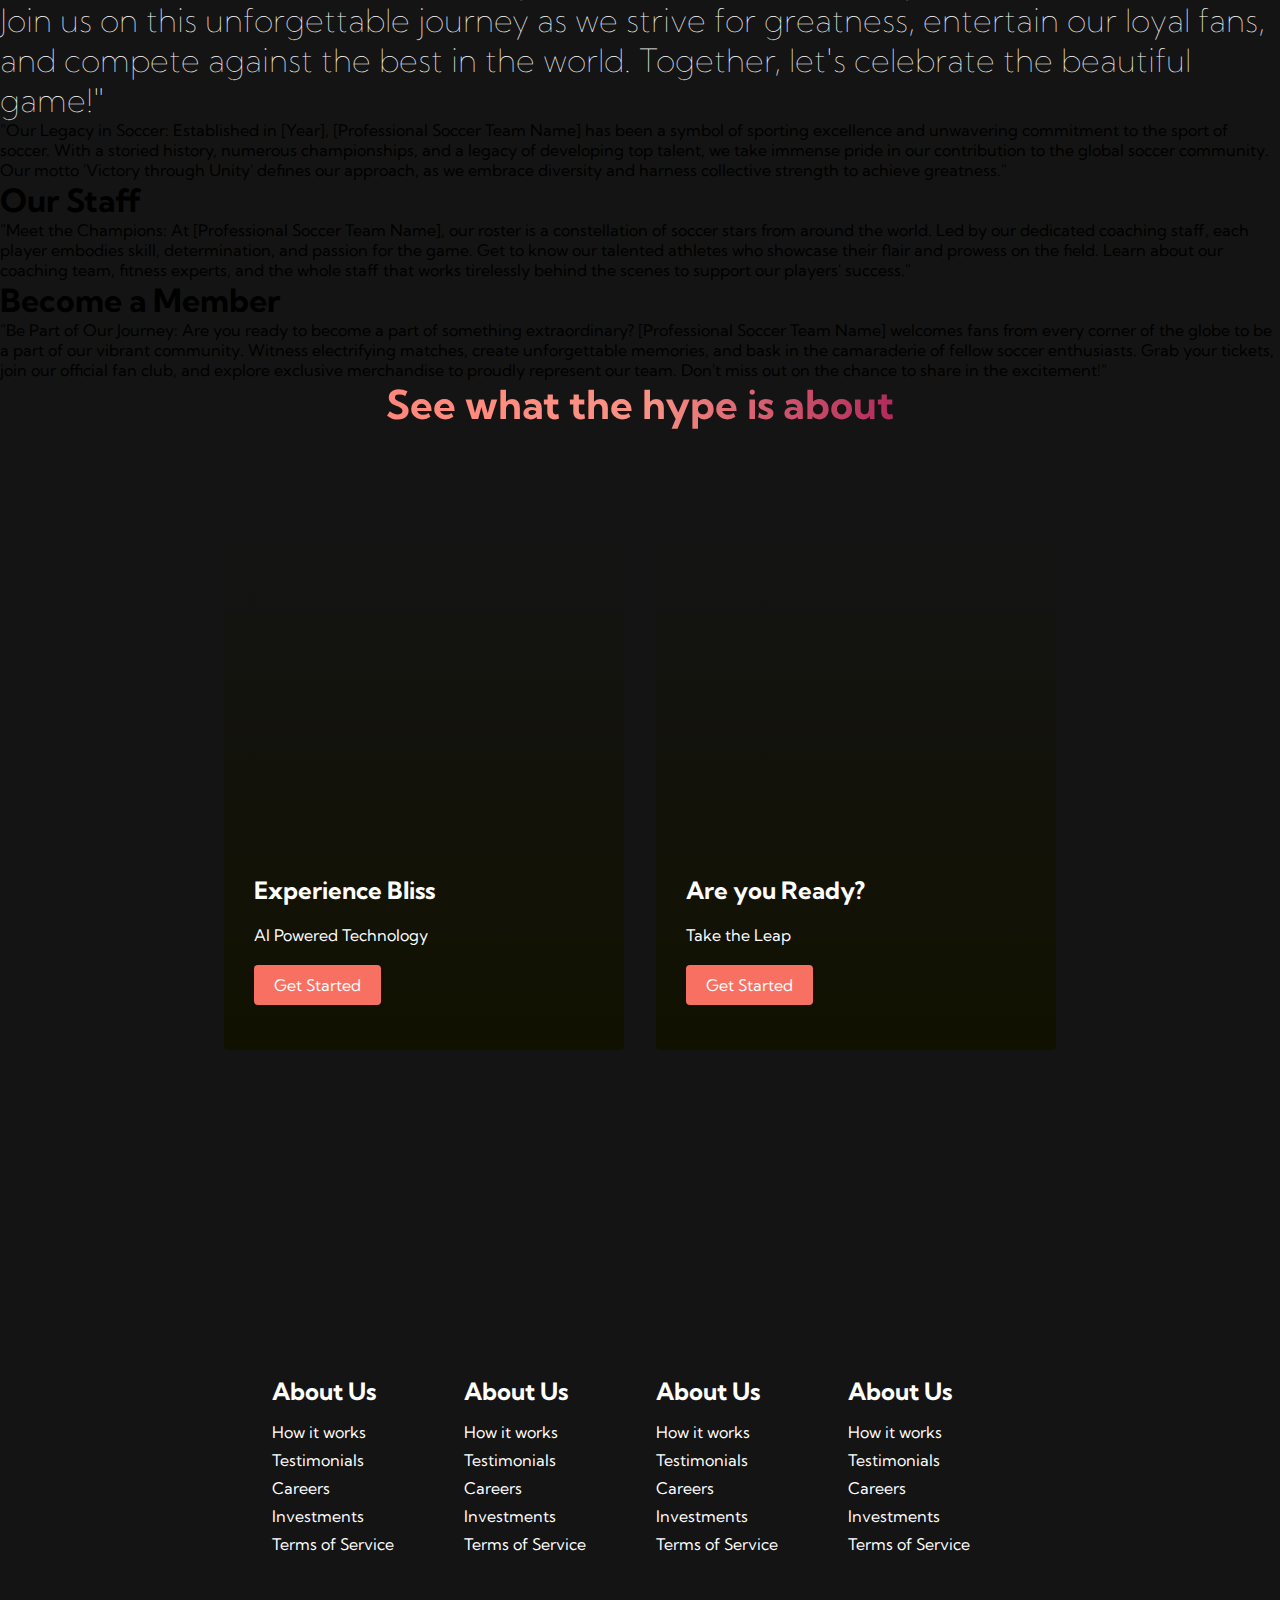
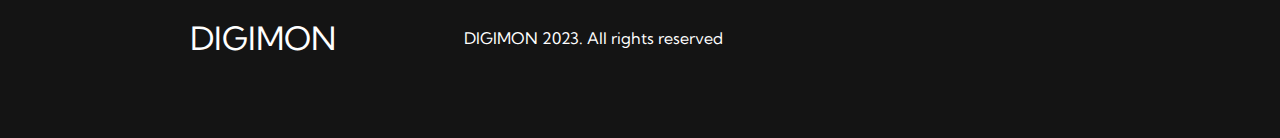
==== commit 799b7055: "added divs to home page" ====
--- a/index.html
+++ b/index.html
@@ -68,6 +68,23 @@
     <div class="welcome">
       <div class="welcome__container">
         <p>"Experience the Thrill of Soccer Excellence! Welcome to the home of DIGIMON, where passion, skill, and teamwork converge to create a breathtaking spectacle on the pitch. Join us on this unforgettable journey as we strive for greatness, entertain our loyal fans, and compete against the best in the world. Together, let's celebrate the beautiful game!"</p>
+      </div>
+      <div class="about__container">
+        <div class="about__content">
+          <p>"Our Legacy in Soccer: Established in [Year], [Professional Soccer Team Name] has been a symbol of sporting excellence and unwavering commitment to the sport of soccer. With a storied history, numerous championships, and a legacy of developing top talent, we take immense pride in our contribution to the global soccer community. Our motto 'Victory through Unity' defines our approach, as we embrace diversity and harness collective strength to achieve greatness."</p>
+        </div>
+      </div>
+      <div class="staff__container">
+        <div class="staff_content">
+          <h1>Our Staff</h1>
+          <p>"Meet the Champions: At [Professional Soccer Team Name], our roster is a constellation of soccer stars from around the world. Led by our dedicated coaching staff, each player embodies skill, determination, and passion for the game. Get to know our talented athletes who showcase their flair and prowess on the field. Learn about our coaching team, fitness experts, and the whole staff that works tirelessly behind the scenes to support our players' success."</p>
+        </div>
+      </div>
+      <div class="join__container">
+        <div class="join_content">
+          <h1>Become a Member</h1>
+          <p>"Be Part of Our Journey: Are you ready to become a part of something extraordinary? [Professional Soccer Team Name] welcomes fans from every corner of the globe to be a part of our vibrant community. Witness electrifying matches, create unforgettable memories, and bask in the camaraderie of fellow soccer enthusiasts. Grab your tickets, join our official fan club, and explore exclusive merchandise to proudly represent our team. Don't miss out on the chance to share in the excitement!"</p>
+        </div>
       </div>
     </div>
     <!-- Services Section -->
--- a/styles.css
+++ b/styles.css
@@ -3,6 +3,10 @@
   margin: 0;
   padding: 0;
   font-family: "Kumbh Sans", sans-serif;
+}
+
+body {
+    background-color:#131313;
 }
 
 .navbar {
@@ -296,6 +300,7 @@
 
 .welcome {
   background-color: #141414;
+  margin-top: 1rem;
 }
 .welcome__container p {
   margin-top: 0.3rem;
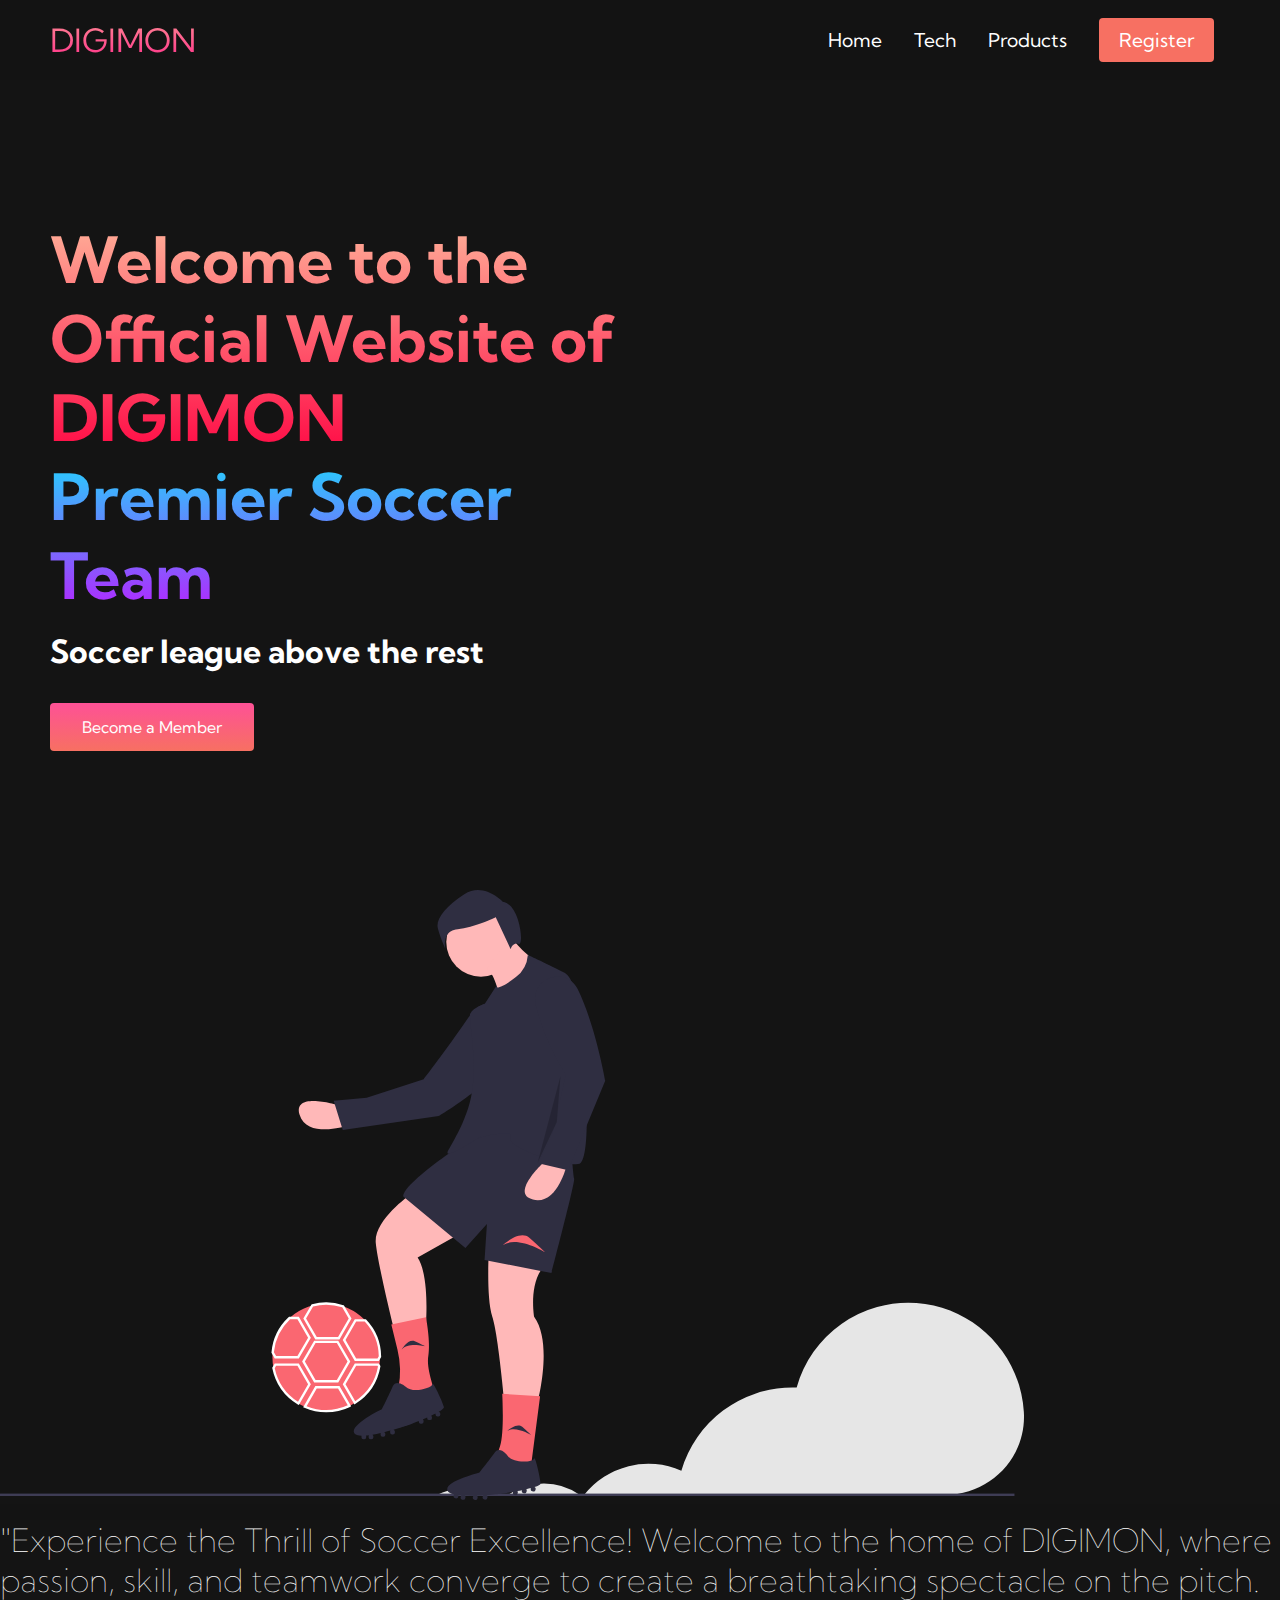
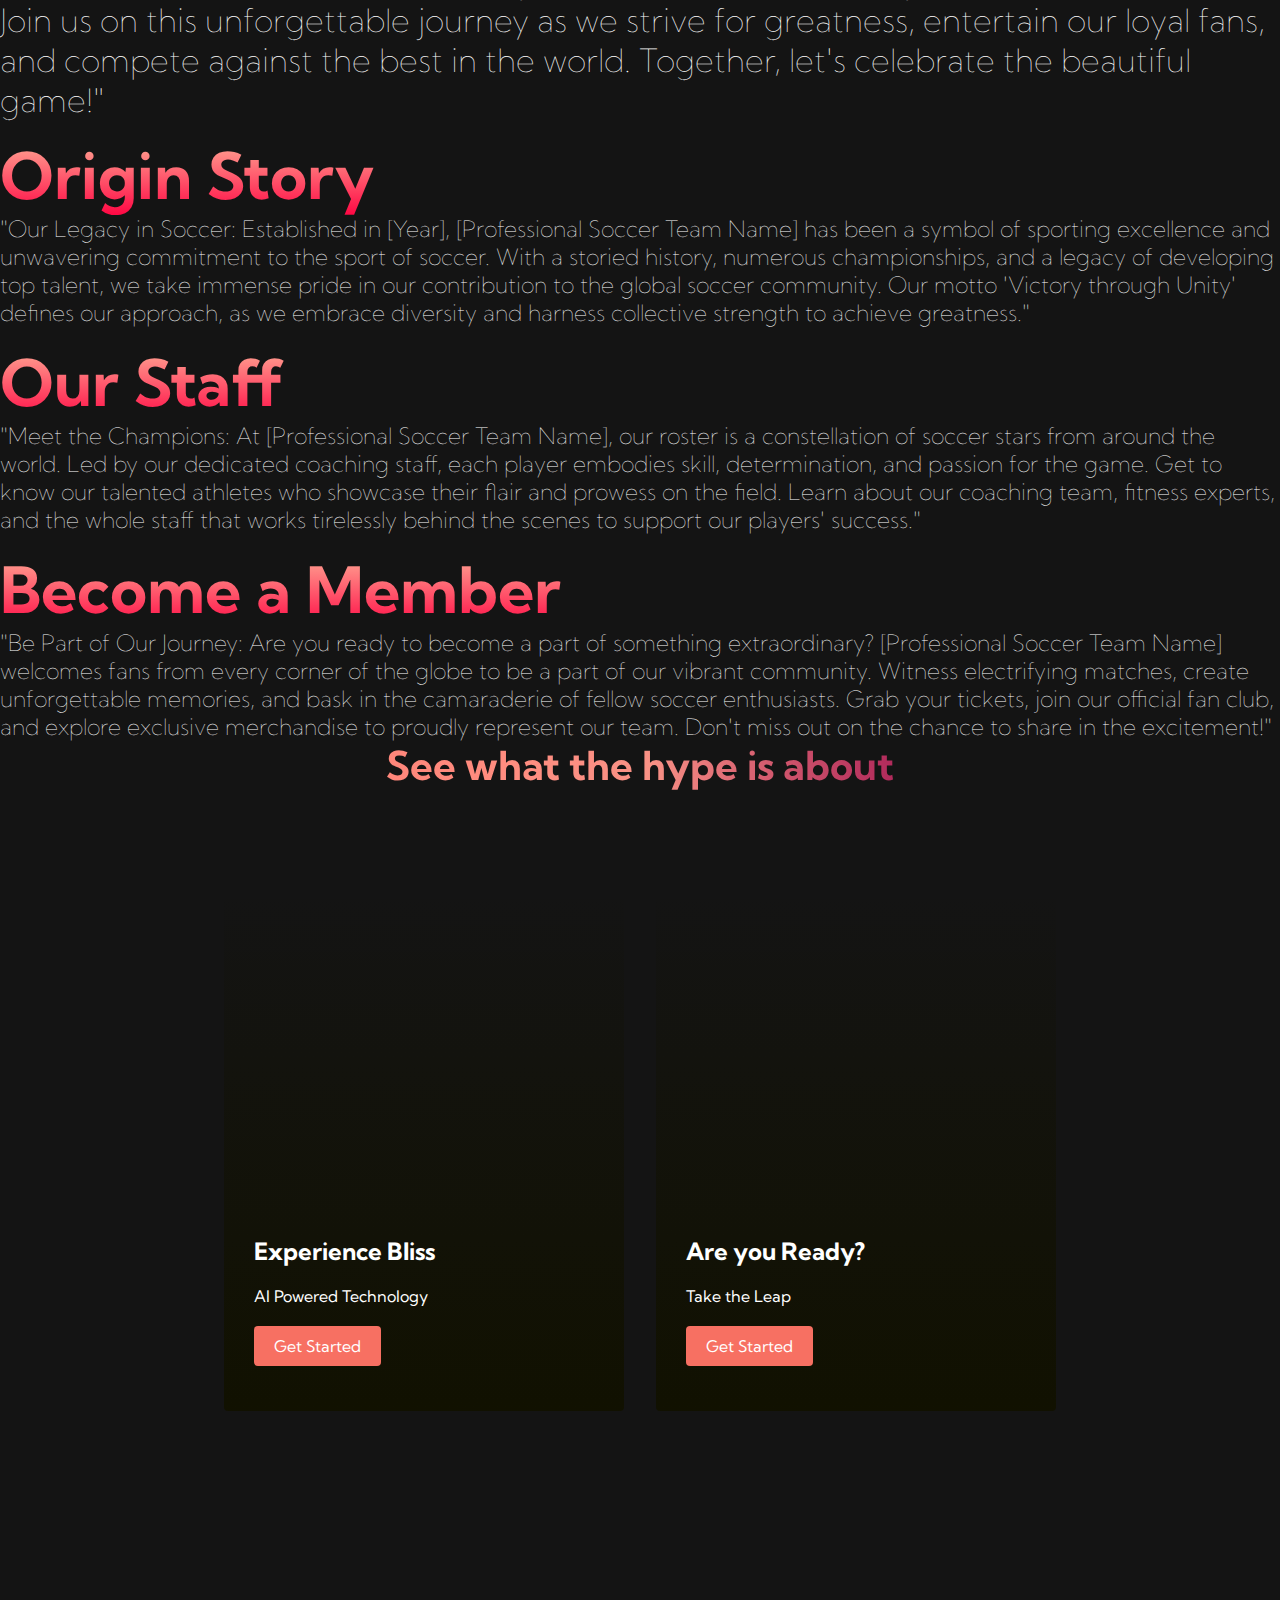
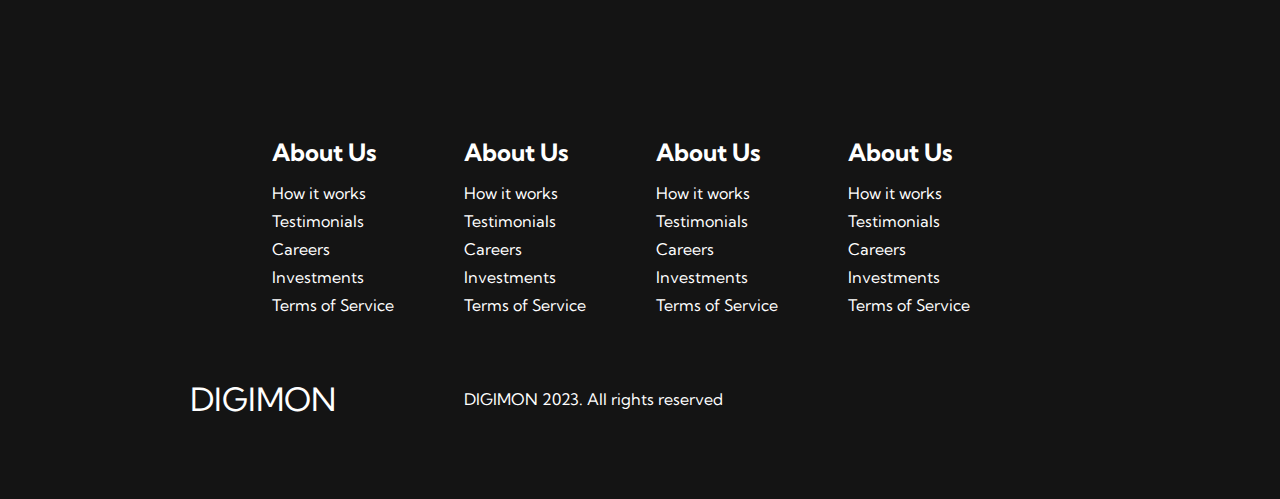
==== commit 959d3d27: "added css to divs on home page for origin story, staff and become a member" ====
--- a/index.html
+++ b/index.html
@@ -71,17 +71,18 @@
       </div>
       <div class="about__container">
         <div class="about__content">
+          <h1>Origin Story</h1>
           <p>"Our Legacy in Soccer: Established in [Year], [Professional Soccer Team Name] has been a symbol of sporting excellence and unwavering commitment to the sport of soccer. With a storied history, numerous championships, and a legacy of developing top talent, we take immense pride in our contribution to the global soccer community. Our motto 'Victory through Unity' defines our approach, as we embrace diversity and harness collective strength to achieve greatness."</p>
         </div>
       </div>
       <div class="staff__container">
-        <div class="staff_content">
+        <div class="staff__content">
           <h1>Our Staff</h1>
           <p>"Meet the Champions: At [Professional Soccer Team Name], our roster is a constellation of soccer stars from around the world. Led by our dedicated coaching staff, each player embodies skill, determination, and passion for the game. Get to know our talented athletes who showcase their flair and prowess on the field. Learn about our coaching team, fitness experts, and the whole staff that works tirelessly behind the scenes to support our players' success."</p>
         </div>
       </div>
       <div class="join__container">
-        <div class="join_content">
+        <div class="join__content">
           <h1>Become a Member</h1>
           <p>"Be Part of Our Journey: Are you ready to become a part of something extraordinary? [Professional Soccer Team Name] welcomes fans from every corner of the globe to be a part of our vibrant community. Witness electrifying matches, create unforgettable memories, and bask in the camaraderie of fellow soccer enthusiasts. Grab your tickets, join our official fan club, and explore exclusive merchandise to proudly represent our team. Don't miss out on the chance to share in the excitement!"</p>
         </div>
--- a/styles.css
+++ b/styles.css
@@ -6,7 +6,7 @@
 }
 
 body {
-    background-color:#131313;
+  background-color: #131313;
 }
 
 .navbar {
@@ -309,8 +309,59 @@
   color: #fff;
 }
 
-
-
+.about__container {
+  margin-top: 1rem;
+  font-size: 1.4rem;
+  font-weight: 2;
+  color: #fff;
+}
+
+.about__content h1 {
+  font-size: 4rem;
+  background-color: #ff8177;
+  background-image: linear-gradient(to top, #ff0844 0%, #ffb199 100%);
+  background-size: 100%;
+  -webkit-background-clip: text;
+  -moz-background-clip: text;
+  -webkit-text-fill-color: transparent;
+  -moz-text-fill-color: transparent;
+}
+
+.staff__container {
+  margin-top: 1rem;
+  font-size: 1.4rem;
+  font-weight: 2;
+  color: #fff;
+}
+
+.staff__content h1 {
+  font-size: 4rem;
+  background-color: #ff8177;
+  background-image: linear-gradient(to top, #ff0844 0%, #ffb199 100%);
+  background-size: 100%;
+  -webkit-background-clip: text;
+  -moz-background-clip: text;
+  -webkit-text-fill-color: transparent;
+  -moz-text-fill-color: transparent;
+}
+
+.join__container {
+  margin-top: 1rem;
+  font-size: 1.4rem;
+  font-weight: 2;
+  color: #fff;
+}
+
+.join__content h1 {
+  font-size: 4rem;
+  background-color: #ff8177;
+  background-image: linear-gradient(to top, #ff0844 0%, #ffb199 100%);
+  background-size: 100%;
+  -webkit-background-clip: text;
+  -moz-background-clip: text;
+  -webkit-text-fill-color: transparent;
+  -moz-text-fill-color: transparent;
+}
 
 /* Mobile Responsive */
 @media screen and (max-width: 768px) {
@@ -601,7 +652,7 @@
   }
 
   .social__media--wrap {
-    flex-direction:column;
+    flex-direction: column;
   }
 }
 
